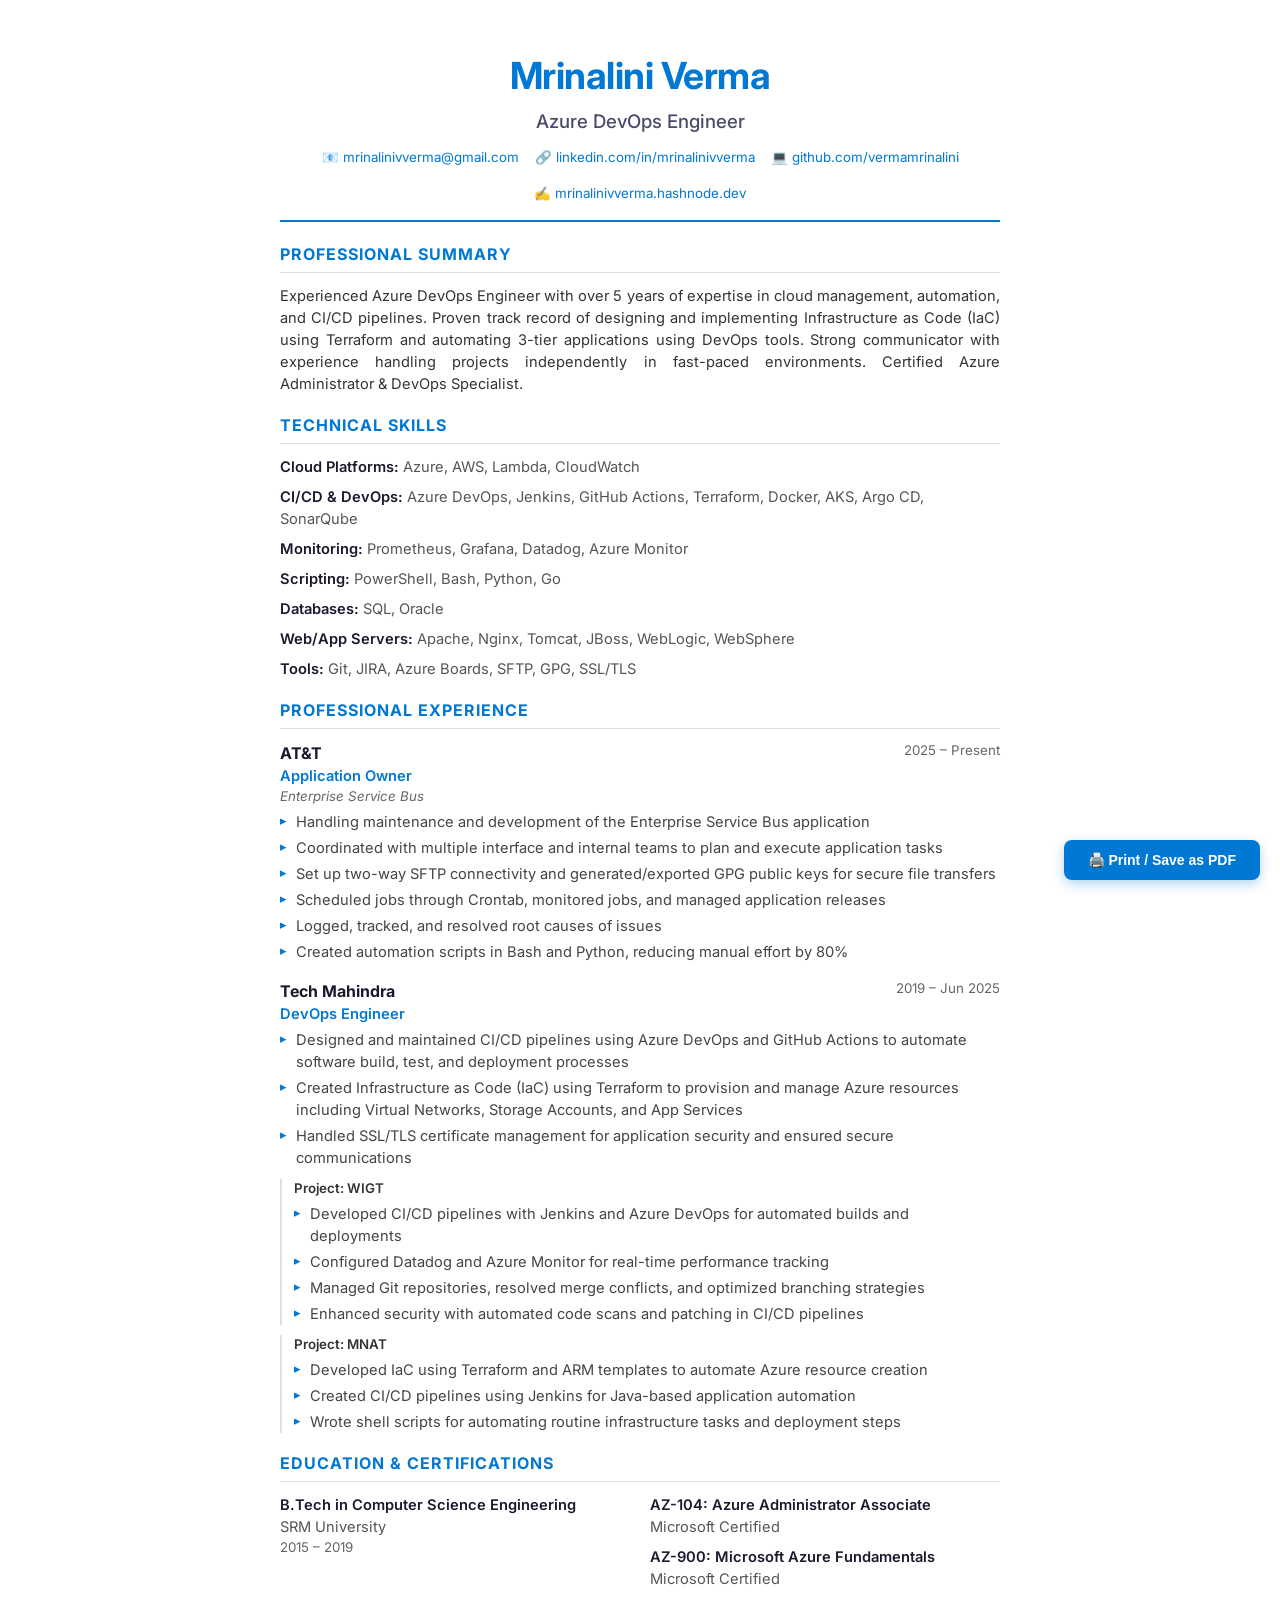
==== resume.html @ b08e6c73 "Update resume link and remove phone number" ====
<!DOCTYPE html>
<html lang="en">

<head>
    <meta charset="UTF-8">
    <meta name="viewport" content="width=device-width, initial-scale=1.0">
    <title>Mrinalini Verma - Resume</title>
    <link rel="preconnect" href="https://fonts.googleapis.com">
    <link rel="preconnect" href="https://fonts.gstatic.com" crossorigin>
    <link href="https://fonts.googleapis.com/css2?family=Inter:wght@300;400;500;600;700&display=swap" rel="stylesheet">
    <style>
        * {
            margin: 0;
            padding: 0;
            box-sizing: border-box;
        }

        body {
            font-family: 'Inter', -apple-system, BlinkMacSystemFont, 'Segoe UI', sans-serif;
            font-size: 11pt;
            line-height: 1.5;
            color: #1a1a2e;
            background: #fff;
            padding: 0.5in;
            max-width: 8.5in;
            margin: 0 auto;
        }

        @media print {
            body {
                padding: 0;
                background: #fff;
            }

            .no-print {
                display: none;
            }
        }

        /* Header */
        .header {
            text-align: center;
            padding-bottom: 16px;
            border-bottom: 2px solid #0078D4;
            margin-bottom: 20px;
        }

        .name {
            font-size: 28pt;
            font-weight: 700;
            color: #0078D4;
            margin-bottom: 4px;
            letter-spacing: -0.5px;
        }

        .title {
            font-size: 14pt;
            font-weight: 500;
            color: #4a4a6a;
            margin-bottom: 12px;
        }

        .contact-info {
            display: flex;
            justify-content: center;
            flex-wrap: wrap;
            gap: 16px;
            font-size: 10pt;
            color: #555;
        }

        .contact-info a {
            color: #0078D4;
            text-decoration: none;
        }

        .contact-info a:hover {
            text-decoration: underline;
        }

        .contact-item {
            display: flex;
            align-items: center;
            gap: 4px;
        }

        /* Sections */
        .section {
            margin-bottom: 18px;
        }

        .section-title {
            font-size: 12pt;
            font-weight: 700;
            color: #0078D4;
            text-transform: uppercase;
            letter-spacing: 1px;
            padding-bottom: 6px;
            border-bottom: 1px solid #e0e0e0;
            margin-bottom: 12px;
        }

        /* Summary */
        .summary {
            text-align: justify;
            color: #333;
        }

        /* Skills */
        .skills-grid {
            display: flex;
            flex-wrap: wrap;
            gap: 8px;
        }

        .skill-category {
            margin-bottom: 8px;
        }

        .skill-category-title {
            font-weight: 600;
            color: #1a1a2e;
            display: inline;
        }

        .skill-items {
            display: inline;
            color: #555;
        }

        /* Experience */
        .experience-item {
            margin-bottom: 16px;
        }

        .experience-header {
            display: flex;
            justify-content: space-between;
            align-items: flex-start;
            margin-bottom: 4px;
        }

        .company-name {
            font-size: 12pt;
            font-weight: 700;
            color: #1a1a2e;
        }

        .job-title {
            font-size: 11pt;
            font-weight: 600;
            color: #0078D4;
        }

        .project-name {
            font-size: 10pt;
            font-style: italic;
            color: #666;
        }

        .date-range {
            font-size: 10pt;
            color: #666;
            white-space: nowrap;
        }

        .experience-details {
            list-style: none;
            padding-left: 0;
        }

        .experience-details li {
            position: relative;
            padding-left: 16px;
            margin-bottom: 4px;
            color: #444;
        }

        .experience-details li::before {
            content: "▸";
            position: absolute;
            left: 0;
            color: #0078D4;
            font-size: 10pt;
        }

        .project-section {
            margin-top: 10px;
            padding-left: 12px;
            border-left: 2px solid #e0e0e0;
        }

        .project-section .project-name {
            font-weight: 600;
            font-style: normal;
            color: #333;
            margin-bottom: 4px;
        }

        /* Education & Certifications */
        .edu-cert-grid {
            display: grid;
            grid-template-columns: 1fr 1fr;
            gap: 20px;
        }

        .education-item,
        .cert-item {
            margin-bottom: 8px;
        }

        .degree,
        .cert-name {
            font-weight: 600;
            color: #1a1a2e;
        }

        .school,
        .cert-issuer {
            color: #555;
        }

        .edu-date,
        .cert-code {
            font-size: 10pt;
            color: #666;
        }

        /* Print Button */
        .print-btn {
            position: fixed;
            bottom: 20px;
            right: 20px;
            padding: 12px 24px;
            background: #0078D4;
            color: white;
            border: none;
            border-radius: 8px;
            font-size: 14px;
            font-weight: 600;
            cursor: pointer;
            box-shadow: 0 4px 12px rgba(0, 120, 212, 0.3);
        }

        .print-btn:hover {
            background: #005a9e;
        }
    </style>
</head>

<body>
    <!-- Header -->
    <header class="header">
        <h1 class="name">Mrinalini Verma</h1>
        <p class="title">Azure DevOps Engineer</p>
        <div class="contact-info">
            <span class="contact-item">📧 <a
                    href="mailto:mrinalinivverma@gmail.com">mrinalinivverma@gmail.com</a></span>

            <span class="contact-item">🔗 <a href="https://linkedin.com/in/mrinalinivverma"
                    target="_blank">linkedin.com/in/mrinalinivverma</a></span>
            <span class="contact-item">💻 <a href="https://github.com/vermamrinalini"
                    target="_blank">github.com/vermamrinalini</a></span>
            <span class="contact-item">✍️ <a href="https://mrinalinivverma.hashnode.dev"
                    target="_blank">mrinalinivverma.hashnode.dev</a></span>
        </div>
    </header>

    <!-- Summary -->
    <section class="section">
        <h2 class="section-title">Professional Summary</h2>
        <p class="summary">
            Experienced Azure DevOps Engineer with over 5 years of expertise in cloud management, automation, and CI/CD
            pipelines. Proven track record of designing and implementing Infrastructure as Code (IaC) using Terraform
            and automating 3-tier applications using DevOps tools. Strong communicator with experience handling projects
            independently in fast-paced environments. Certified Azure Administrator & DevOps Specialist.
        </p>
    </section>

    <!-- Technical Skills -->
    <section class="section">
        <h2 class="section-title">Technical Skills</h2>
        <div class="skill-category">
            <span class="skill-category-title">Cloud Platforms:</span>
            <span class="skill-items">Azure, AWS, Lambda, CloudWatch</span>
        </div>
        <div class="skill-category">
            <span class="skill-category-title">CI/CD & DevOps:</span>
            <span class="skill-items">Azure DevOps, Jenkins, GitHub Actions, Terraform, Docker, AKS, Argo CD,
                SonarQube</span>
        </div>
        <div class="skill-category">
            <span class="skill-category-title">Monitoring:</span>
            <span class="skill-items">Prometheus, Grafana, Datadog, Azure Monitor</span>
        </div>
        <div class="skill-category">
            <span class="skill-category-title">Scripting:</span>
            <span class="skill-items">PowerShell, Bash, Python, Go</span>
        </div>
        <div class="skill-category">
            <span class="skill-category-title">Databases:</span>
            <span class="skill-items">SQL, Oracle</span>
        </div>
        <div class="skill-category">
            <span class="skill-category-title">Web/App Servers:</span>
            <span class="skill-items">Apache, Nginx, Tomcat, JBoss, WebLogic, WebSphere</span>
        </div>
        <div class="skill-category">
            <span class="skill-category-title">Tools:</span>
            <span class="skill-items">Git, JIRA, Azure Boards, SFTP, GPG, SSL/TLS</span>
        </div>
    </section>

    <!-- Professional Experience -->
    <section class="section">
        <h2 class="section-title">Professional Experience</h2>

        <!-- AT&T -->
        <div class="experience-item">
            <div class="experience-header">
                <div>
                    <p class="company-name">AT&T</p>
                    <p class="job-title">Application Owner</p>
                    <p class="project-name">Enterprise Service Bus</p>
                </div>
                <span class="date-range">2025 – Present</span>
            </div>
            <ul class="experience-details">
                <li>Handling maintenance and development of the Enterprise Service Bus application</li>
                <li>Coordinated with multiple interface and internal teams to plan and execute application tasks</li>
                <li>Set up two-way SFTP connectivity and generated/exported GPG public keys for secure file transfers
                </li>
                <li>Scheduled jobs through Crontab, monitored jobs, and managed application releases</li>
                <li>Logged, tracked, and resolved root causes of issues</li>
                <li>Created automation scripts in Bash and Python, reducing manual effort by 80%</li>
            </ul>
        </div>

        <!-- Tech Mahindra -->
        <div class="experience-item">
            <div class="experience-header">
                <div>
                    <p class="company-name">Tech Mahindra</p>
                    <p class="job-title">DevOps Engineer</p>
                </div>
                <span class="date-range">2019 – Jun 2025</span>
            </div>
            <ul class="experience-details">
                <li>Designed and maintained CI/CD pipelines using Azure DevOps and GitHub Actions to automate software
                    build, test, and deployment processes</li>
                <li>Created Infrastructure as Code (IaC) using Terraform to provision and manage Azure resources
                    including Virtual Networks, Storage Accounts, and App Services</li>
                <li>Handled SSL/TLS certificate management for application security and ensured secure communications
                </li>
            </ul>

            <div class="project-section">
                <p class="project-name">Project: WIGT</p>
                <ul class="experience-details">
                    <li>Developed CI/CD pipelines with Jenkins and Azure DevOps for automated builds and deployments
                    </li>
                    <li>Configured Datadog and Azure Monitor for real-time performance tracking</li>
                    <li>Managed Git repositories, resolved merge conflicts, and optimized branching strategies</li>
                    <li>Enhanced security with automated code scans and patching in CI/CD pipelines</li>
                </ul>
            </div>

            <div class="project-section">
                <p class="project-name">Project: MNAT</p>
                <ul class="experience-details">
                    <li>Developed IaC using Terraform and ARM templates to automate Azure resource creation</li>
                    <li>Created CI/CD pipelines using Jenkins for Java-based application automation</li>
                    <li>Wrote shell scripts for automating routine infrastructure tasks and deployment steps</li>
                </ul>
            </div>
        </div>
    </section>

    <!-- Education & Certifications -->
    <section class="section">
        <h2 class="section-title">Education & Certifications</h2>
        <div class="edu-cert-grid">
            <div>
                <div class="education-item">
                    <p class="degree">B.Tech in Computer Science Engineering</p>
                    <p class="school">SRM University</p>
                    <p class="edu-date">2015 – 2019</p>
                </div>
            </div>
            <div>
                <div class="cert-item">
                    <p class="cert-name">AZ-104: Azure Administrator Associate</p>
                    <p class="cert-issuer">Microsoft Certified</p>
                </div>
                <div class="cert-item">
                    <p class="cert-name">AZ-900: Microsoft Azure Fundamentals</p>
                    <p class="cert-issuer">Microsoft Certified</p>
                </div>
            </div>
        </div>
    </section>

    <!-- Print Button -->
    <button class="print-btn no-print" onclick="window.print()">
        🖨️ Print / Save as PDF
    </button>
</body>

</html>
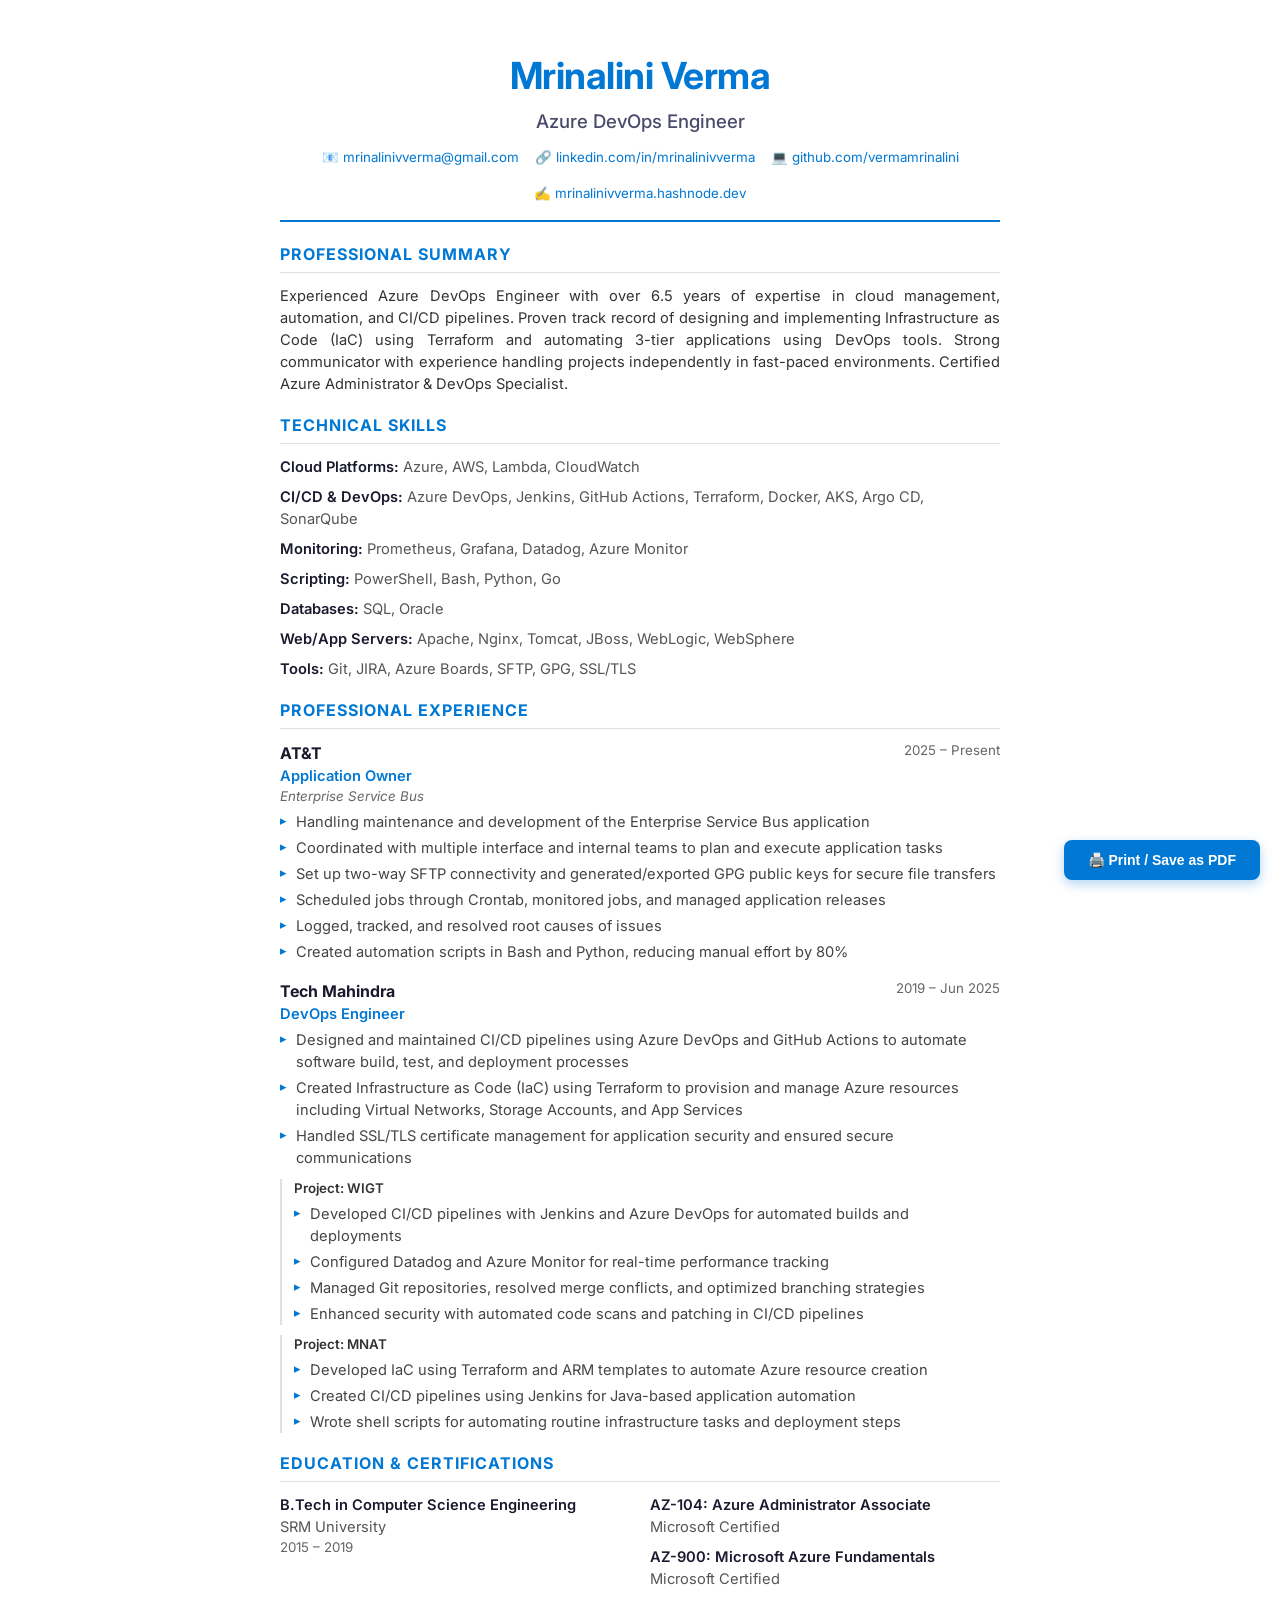
==== commit 60ac710f: "feat: Complete portfolio site with dark mode, resume, and experience details" ====
--- a/resume.html
+++ b/resume.html
@@ -270,7 +270,8 @@
     <section class="section">
         <h2 class="section-title">Professional Summary</h2>
         <p class="summary">
-            Experienced Azure DevOps Engineer with over 5 years of expertise in cloud management, automation, and CI/CD
+            Experienced Azure DevOps Engineer with over 6.5 years of expertise in cloud management, automation, and
+            CI/CD
             pipelines. Proven track record of designing and implementing Infrastructure as Code (IaC) using Terraform
             and automating 3-tier applications using DevOps tools. Strong communicator with experience handling projects
             independently in fast-paced environments. Certified Azure Administrator & DevOps Specialist.
